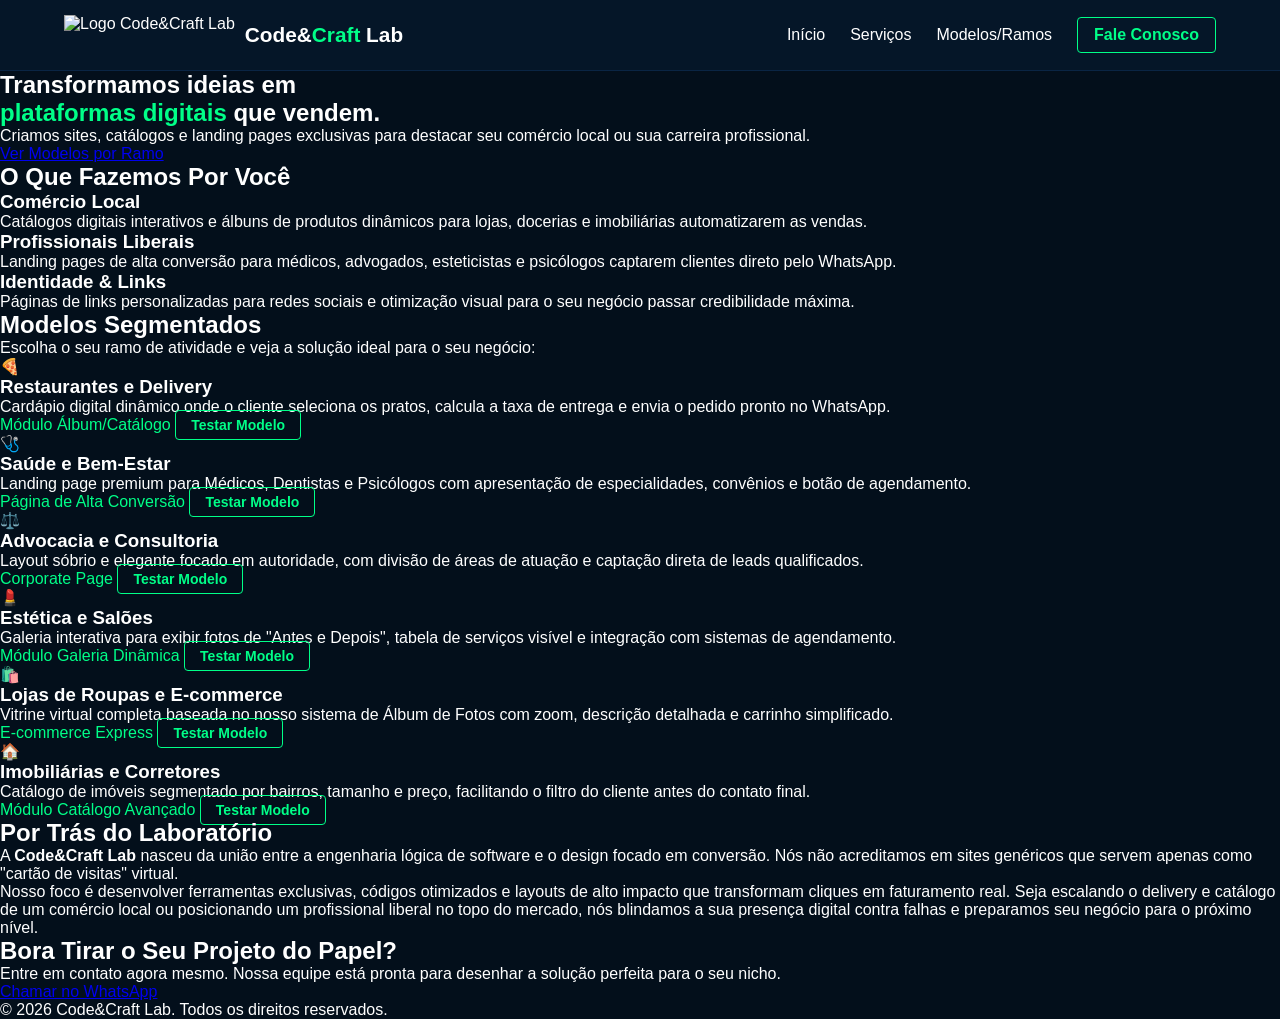
==== index.html @ 62b70b61 "Fix HTML encoding issues in index.html" ====
<!DOCTYPE html>
<html lang="pt-br">
<head>
    <meta charset="UTF-8">
    <meta name="viewport" content="width=device-width, initial-scale=1.0">
    <title>Code&Craft Lab | Desenvolvimento Web Premium</title>
    <link rel="stylesheet" href="portfoliostyle.css">
</head>
<body>

    <!-- CABEÇALHO & MENU -->
    <header>
       <div class="logo-container">
        <!-- Substitua 'sua-logo.png' pelo caminho onde você salvou a imagem acima -->
        <img src="image/logo.png" alt="Logo Code&Craft Lab" class="logo-img">
        <div class="logo-texto">Code&<span>Craft</span> Lab</div>
    </div>
        <nav class="menu-navegacao">
            <a href="#inicio">Início</a>
            <a href="#servicos">Serviços</a>
            <a href="#modelos">Modelos/Ramos</a>
            <a href="#contato" class="btn-contato-topo">Fale Conosco</a>
        </nav>
    </header>

    <!-- RELEVÂNCIA / HOME -->
    <section id="inicio" class="hero">
        <h1>Transformamos ideias em <br><span>plataformas digitais</span> que vendem.</h1>
        <p>Criamos sites, catálogos e landing pages exclusivas para destacar seu comércio local ou sua carreira profissional.</p>
        <a href="#modelos" class="btn-principal">Ver Modelos por Ramo</a>
    </section>

    <!-- NOSSOS SERVIÇOS -->
    <section id="servicos" class="servicos">
        <h2>O Que Fazemos Por Você</h2>
        <div class="grid-servicos">
            <div class="card">
                <h3>Comércio Local</h3>
                <p>Catálogos digitais interativos e álbuns de produtos dinâmicos para lojas, docerias e imobiliárias automatizarem as vendas.</p>
            </div>
            <div class="card">
                <h3>Profissionais Liberais</h3>
                <p>Landing pages de alta conversão para médicos, advogados, esteticistas e psicólogos captarem clientes direto pelo WhatsApp.</p>
            </div>
            <div class="card">
                <h3>Identidade & Links</h3>
                <p>Páginas de links personalizadas para redes sociais e otimização visual para o seu negócio passar credibilidade máxima.</p>
            </div>
        </div>
    </section>

        <!-- MODELOS POR RAMO DE ATIVIDADE -->
    <section id="modelos" class="segmentos">
        <h2>Modelos Segmentados</h2>
        <p class="subtitulo-secao">Escolha o seu ramo de atividade e veja a solução ideal para o seu negócio:</p>
        
        <div class="grid-segmentos">
            <!-- Ramo 1 -->
            <div class="card-ramo">
                <div class="ramo-icone">🍕</div>
                <h3>Restaurantes e Delivery</h3>
                <p>Cardápio digital dinâmico onde o cliente seleciona os pratos, calcula a taxa de entrega e envia o pedido pronto no WhatsApp.</p>
                <span class="tag-modelo" style="margin-bottom:15px;">Módulo Álbum/Catálogo</span>
               <a href="modelos.html#delivery" class="btn-contato-topo" style="font-size:14px; padding:6px 15px;">Testar Modelo</a>
            </div>

            <!-- Ramo 2 -->
            <div class="card-ramo">
                <div class="ramo-icone">🩺</div>
                <h3>Saúde e Bem-Estar</h3>
                <p>Landing page premium para Médicos, Dentistas e Psicólogos com apresentação de especialidades, convênios e botão de agendamento.</p>
                <span class="tag-modelo" style="margin-bottom:15px;">Página de Alta Conversão</span>
                <a href="modelos.html#saude" class="btn-contato-topo" style="font-size:14px; padding:6px 15px;">Testar Modelo</a>
            </div>

            <!-- Ramo 3 -->
            <div class="card-ramo">
                <div class="ramo-icone">⚖️</div>
                <h3>Advocacia e Consultoria</h3>
                <p>Layout sóbrio e elegante focado em autoridade, com divisão de áreas de atuação e captação direta de leads qualificados.</p>
                <span class="tag-modelo" style="margin-bottom:15px;">Corporate Page</span>
                <a href="modelos.html#advocacia" class="btn-contato-topo" style="font-size:14px; padding:6px 15px;">Testar Modelo</a>
            </div>

            <!-- Ramo 4 -->
            <div class="card-ramo">
                <div class="ramo-icone">💄</div>
                <h3>Estética e Salões</h3>
                <p>Galeria interativa para exibir fotos de "Antes e Depois", tabela de serviços visível e integração com sistemas de agendamento.</p>
                <span class="tag-modelo" style="margin-bottom:15px;">Módulo Galeria Dinâmica</span>
               <a href="modelos.html#estetica" class="btn-contato-topo" style="font-size:14px; padding:6px 15px;">Testar Modelo</a>
            </div>

            <!-- Ramo 5 -->
            <div class="card-ramo">
                <div class="ramo-icone">🛍️</div>
                <h3>Lojas de Roupas e E-commerce</h3>
                <p>Vitrine virtual completa baseada no nosso sistema de Álbum de Fotos com zoom, descrição detalhada e carrinho simplificado.</p>
                <span class="tag-modelo" style="margin-bottom:15px;">E-commerce Express</span>
               <a href="modelos.html#roupas" class="btn-contato-topo" style="font-size:14px; padding:6px 15px;">Testar Modelo</a>
            </div>

            <!-- Ramo 6 -->
            <div class="card-ramo">
                <div class="ramo-icone">🏠</div>
                <h3>Imobiliárias e Corretores</h3>
                <p>Catálogo de imóveis segmentado por bairros, tamanho e preço, facilitando o filtro do cliente antes do contato final.</p>
                <span class="tag-modelo" style="margin-bottom:15px;">Módulo Catálogo Avançado</span>
               <a href="modelos.html#imobiliaria" class="btn-contato-topo" style="font-size:14px; padding:6px 15px;">Testar Modelo</a>
            </div>
        </div>
    </section>


    <!-- QUEM SOMOS -->
    <section class="quem-somos">
        <h2>Por Trás do Laboratório</h2>
        <p>
            A <strong>Code&Craft Lab</strong> nasceu da união entre a engenharia lógica de software e o design focado em conversão. Nós não acreditamos em sites genéricos que servem apenas como "cartão de visitas" virtual. 
        </p>
        <p>
            Nosso foco é desenvolver ferramentas exclusivas, códigos otimizados e layouts de alto impacto que transformam cliques em faturamento real. Seja escalando o delivery e catálogo de um comércio local ou posicionando um profissional liberal no topo do mercado, nós blindamos a sua presença digital contra falhas e preparamos seu negócio para o próximo nível.
        </p>
    </section>

    <!-- CHAMADA PARA AÇÃO FINAL -->
    <section id="contato" class="cta-final">
        <h2>Bora Tirar o Seu Projeto do Papel?</h2>
        <p>Entre em contato agora mesmo. Nossa equipe está pronta para desenhar a solução perfeita para o seu nicho.</p>
        <a href="https://wa.me" target="_blank" class="btn-whatsapp">Chamar no WhatsApp</a>
    </section>

    <!-- RODAPÉ -->
    <footer>
        <p>&copy; 2026 Code&Craft Lab. Todos os direitos reservados.</p>
    </footer>

</body>
</html>
---- portfoliostyle.css ----
/* CONFIGURAÇÕES GERAIS */
html, body {
    max-width: 100vw;
    overflow-x: hidden;
}
* {
  margin: 0;
  padding: 0;
  box-sizing: border-box;
  font-family: 'Segoe UI', Arial, sans-serif;
  scroll-behavior: smooth;
}

body {
  background-color: #030f1b;
  color: #ffffff;
}

span {
  color: #00ff88;
}

/* CABEÇALHO & MENU */
header {
  display: flex;
  justify-content: space-between;
  align-items: center;
  padding: 15px 5%;
  width: 100%;  
  box-sizing: border-box;
  flex-wrap: wrap;
  gap: 15px;
  background-color: #051628;
  border-bottom: 1px solid #0a2544;
  position: sticky;
  top: 0;
  z-index: 2000;
}

header .logo {
  font-size: 24px;
  font-weight: bold;
}

/* Container que junta a imagem e o texto da logo */
.logo-container {
    display: flex;
    align-items: center; /* Alinha o texto e a imagem horizontalmente no meio */
    gap: 10px;           /* Distância entre a imagem do logo e o texto */
}

/* Controla o tamanho exato da imagem na barra */
.logo-img {
    height: 40px;        /* Define uma altura compacta elegante para a nav */
    width: auto;         /* Mantém a proporção correta para não distorcer */
    object-fit: contain;
}

/* Mantém a estilização do seu texto da logo atual */
.logo-texto {
    font-size: 1.3rem;
    font-weight: bold;
    white-space: nowrap;
}


.menu-navegacao {
  display: flex;
  align-items: center;
  gap: 25px;
}

.menu-navegacao a {
  color: inherit;
  text-decoration: none;
  font-size: 1rem;
  /* transition: 0.3s; */
  white-space: nowrap;
}

.menu-navegacao a:hover {
  color: #00ff88;
}

.btn-contato-topo {
  text-decoration: none;
  color: #00ff88 !important;
  border: 1px solid #00ff88;
  padding: 8px 16px;
  border-radius: 4px;
  font-weight: bold;
  transition: 0.3s;
}

.btn-contato-topo:hover {
  background-color: #00ff88 !important;
  color: #030f1b !important;
}

@media (max-width: 600px) {
    header {
        flex-direction: column; /* Empilha a Logo em cima e o Menu embaixo */
        text-align: center;
    }

    .menu-navegacao {
        justify-content: center; /* Centraliza os links no meio da tela */
        gap: 15px;
        width: 100%;
    }
    
    .menu-navegacao a {
        font-size: 0.9rem; /* Diminui um pouquinho a letra no celular para caber melhor */

/* HERO SECTION */
.hero {
  text-align: center;
  padding: 120px 5%;
  background: radial-gradient(circle at top, #062241 0%, #030f1b 70%);
}

.hero h1 {
  font-size: 42px;
  line-height: 1.2;
  margin-bottom: 20px;
}

.hero p {
  font-size: 18px;
  color: #a0aec0;
  max-width: 600px;
  margin: 0 auto 40px auto;
}

.btn-principal {
  text-decoration: none;
  background-color: #00ff88;
  color: #030f1b;
  padding: 15px 35px;
  border-radius: 5px;
  font-weight: bold;
  font-size: 18px;
  box-shadow: 0 4px 15px rgba(0, 255, 136, 0.3);
  transition: 0.3s;
}

.btn-principal:hover {
  transform: translateY(-3px);
  box-shadow: 0 6px 20px rgba(0, 255, 136, 0.5);
}

/* SERVIÇOS */
.servicos {
  padding: 80px 8%;
  background-color: #051628;
  text-align: center;
}

.servicos h2 {
  font-size: 32px;
  margin-bottom: 40px;
}

.grid-servicos {
  display: grid;
  grid-template-columns: repeat(auto-fit, minmax(280px, 1fr));
  gap: 25px;
}

.card {
  background-color: #0a2544;
  padding: 30px;
  border-radius: 8px;
  text-align: left;
  border: 1px solid #10355e;
  transition: 0.3s;
}

.card:hover {
  border-color: #00ff88;
  transform: translateY(-5px);
}

.card h3 {
  font-size: 22px;
  margin-bottom: 15px;
  color: #00ff88;
}

.card p {
  color: #cbd5e0;
  line-height: 1.6;
}

/* SEÇÃO RAMOS / SEGMENTOS */
.segmentos {
  padding: 80px 8%;
  text-align: center;
}

.segmentos h2 {
  font-size: 32px;
  margin-bottom: 10px;
}

.subtitulo-secao {
  color: #a0aec0;
  margin-bottom: 45px;
  font-size: 16px;
}

.grid-segmentos {
  display: grid;
  grid-template-columns: repeat(auto-fit, minmax(300px, 1fr));
  gap: 30px;
}

.card-ramo {
  background-color: #051628;
  border: 1px solid #0a2544;
  padding: 35px 25px;
  border-radius: 8px;
  text-align: center;
  transition: 0.3s;
  display: flex;
  flex-direction: column;
  align-items: center;
}

.card-ramo:hover {
  border-color: #00ff88;
  box-shadow: 0 4px 20px rgba(0, 255, 136, 0.1);
}

.ramo-icone {
  font-size: 40px;
  margin-bottom: 15px;
}

.card-ramo h3 {
  font-size: 20px;
  color: #ffffff;
  margin-bottom: 12px;
}

.card-ramo p {
  color: #a0aec0;
  font-size: 14px;
  line-height: 1.6;
  margin-bottom: 20px;
  flex-grow: 1;
}

.tag-modelo {
  background-color: rgba(0, 255, 136, 0.1);
  color: #00ff88;
  padding: 4px 12px;
  border-radius: 15px;
  font-size: 12px;
  font-weight: bold;
}

/* QUEM SOMOS */
.quem-somos {
  padding: 80px 8%; 
  background-color: #051628; 
  text-align: center;
}

.quem-somos h2 {
  font-size: 32px; 
  margin-bottom: 20px;
}

.quem-somos p {
  color: #cbd5e0; 
  max-width: 800px; 
  margin: 0 auto 20px auto; 
  line-height: 1.8; 
  font-size: 16px;
}

/* CTA FINAL */
.cta-final {
  background: linear-gradient(135deg, #051628 0%, #0a2544 100%);
  padding: 80px 5%;
  text-align: center;
  border-top: 1px solid #10355e;
}

.cta-final h2 {
  font-size: 36px;
  margin-bottom: 15px;
}

.cta-final p {
  color: #cbd5e0;
  margin-bottom: 35px;
}

.btn-whatsapp {
  text-decoration: none;
  background-color: #25d366;
  color: white;
  padding: 15px 40px;
  border-radius: 5px;
  font-weight: bold;
  font-size: 18px;
  box-shadow: 0 4px 15px rgba(37, 211, 102, 0.3);
  transition: 0.3s;
  display: inline-block;
}

.btn-whatsapp:hover {
  transform: scale(1.05);
  box-shadow: 0 6px 20px rgba(37, 211, 102, 0.5);
}

/* RODAPÉ */
footer {
  text-align: center;
  padding: 30px;
  background-color: #030f1b;
  color: #718096;
  font-size: 14px;
  border-top: 1px solid #0a2544;
}
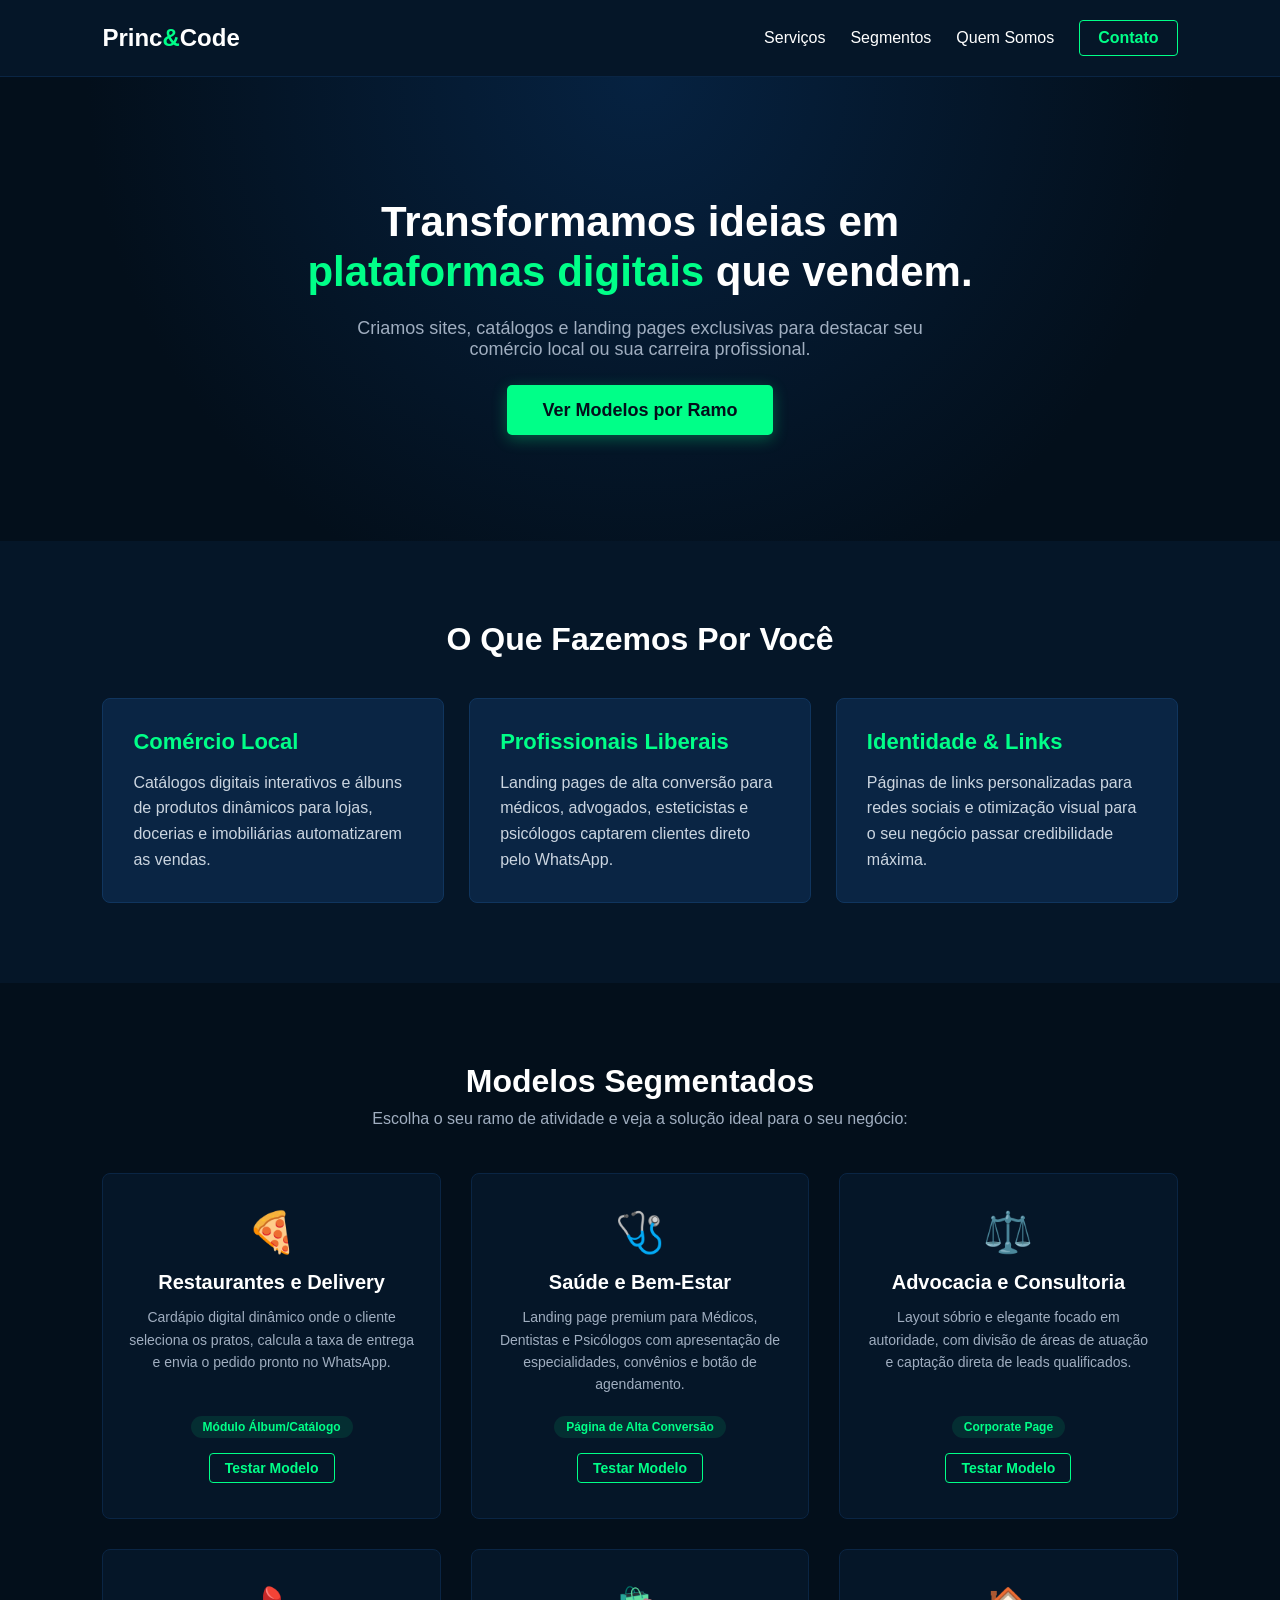
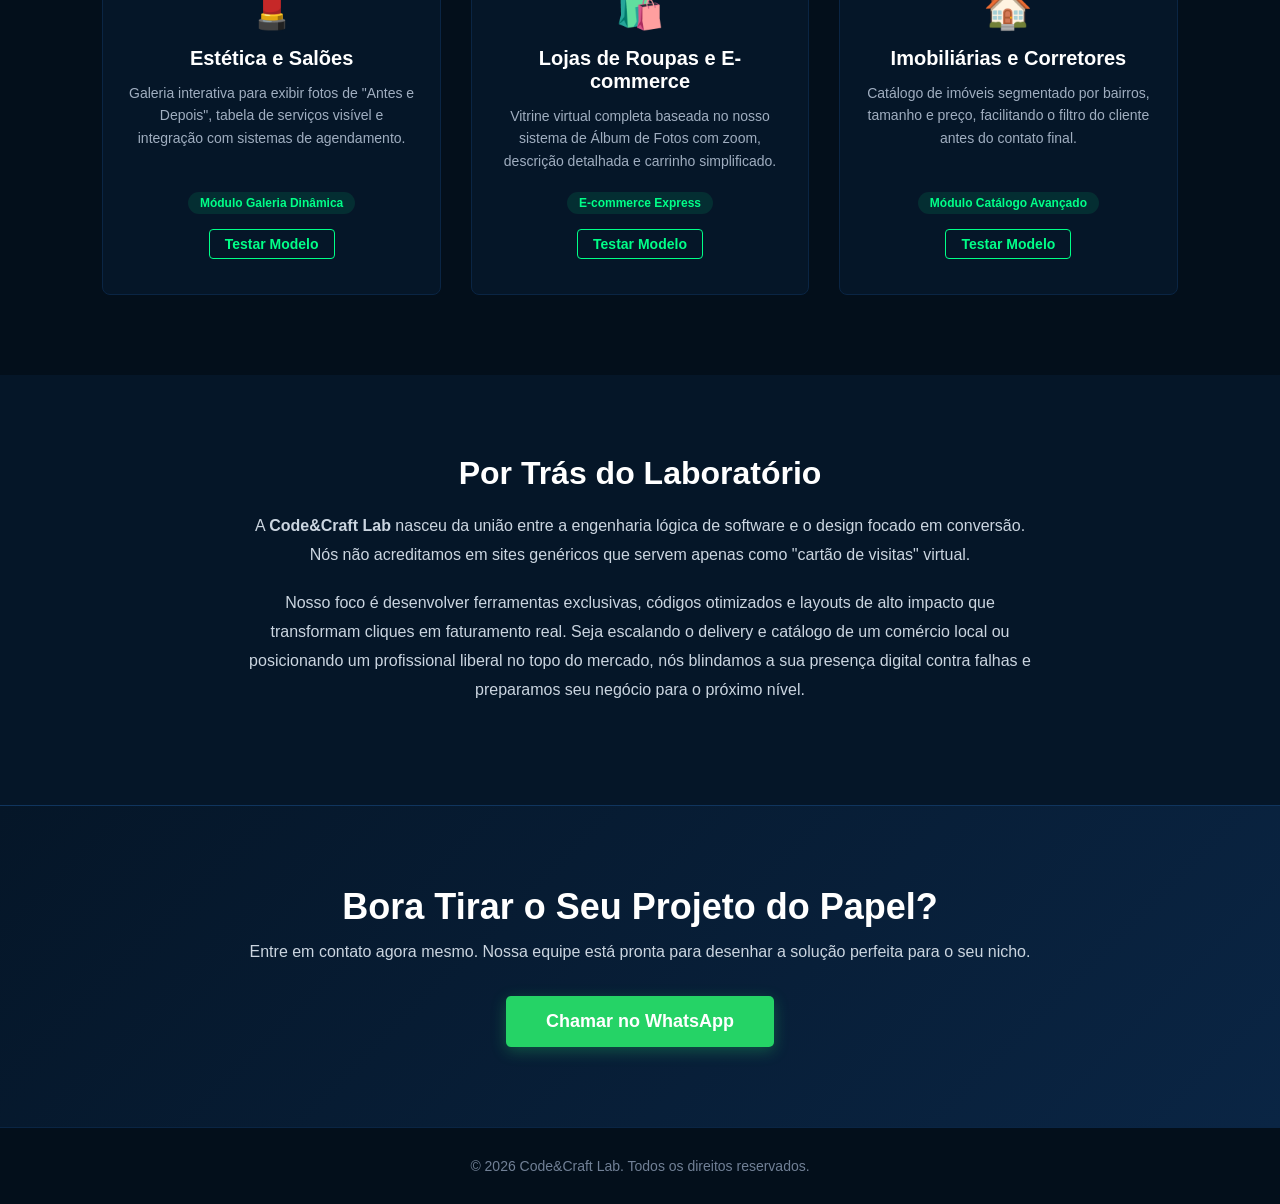
==== commit 227cfe1c: "Refactor index.html structure and content" ====
--- a/index.html
+++ b/index.html
@@ -9,19 +9,19 @@
 <body>
 
     <!-- CABEÇALHO & MENU -->
-    <header>
-       <div class="logo-container">
-        <!-- Substitua 'sua-logo.png' pelo caminho onde você salvou a imagem acima -->
-        <img src="image/logo.png" alt="Logo Code&Craft Lab" class="logo-img">
-        <div class="logo-texto">Code&<span>Craft</span> Lab</div>
-    </div>
-        <nav class="menu-navegacao">
-            <a href="#inicio">Início</a>
-            <a href="#servicos">Serviços</a>
-            <a href="#modelos">Modelos/Ramos</a>
-            <a href="#contato" class="btn-contato-topo">Fale Conosco</a>
-        </nav>
-    </header>
+   <header>
+  <div class="logo">
+    Princ<span>&</span>Code
+  </div>
+  
+  <nav class="menu-navegacao">
+    <a href="#servicos">Serviços</a>
+    <a href="#segmentos">Segmentos</a>
+    <a href="#quem-somos">Quem Somos</a>
+    <a href="https://wa.me" class="btn-contato-topo" target="_blank">Contato</a>
+  </nav>
+</header>
+
 
     <!-- RELEVÂNCIA / HOME -->
     <section id="inicio" class="hero">
--- a/portfoliostyle.css
+++ b/portfoliostyle.css
@@ -1,8 +1,4 @@
 /* CONFIGURAÇÕES GERAIS */
-html, body {
-    max-width: 100vw;
-    overflow-x: hidden;
-}
 * {
   margin: 0;
   padding: 0;
@@ -25,11 +21,7 @@
   display: flex;
   justify-content: space-between;
   align-items: center;
-  padding: 15px 5%;
-  width: 100%;  
-  box-sizing: border-box;
-  flex-wrap: wrap;
-  gap: 15px;
+  padding: 20px 8%;
   background-color: #051628;
   border-bottom: 1px solid #0a2544;
   position: sticky;
@@ -42,28 +34,6 @@
   font-weight: bold;
 }
 
-/* Container que junta a imagem e o texto da logo */
-.logo-container {
-    display: flex;
-    align-items: center; /* Alinha o texto e a imagem horizontalmente no meio */
-    gap: 10px;           /* Distância entre a imagem do logo e o texto */
-}
-
-/* Controla o tamanho exato da imagem na barra */
-.logo-img {
-    height: 40px;        /* Define uma altura compacta elegante para a nav */
-    width: auto;         /* Mantém a proporção correta para não distorcer */
-    object-fit: contain;
-}
-
-/* Mantém a estilização do seu texto da logo atual */
-.logo-texto {
-    font-size: 1.3rem;
-    font-weight: bold;
-    white-space: nowrap;
-}
-
-
 .menu-navegacao {
   display: flex;
   align-items: center;
@@ -71,11 +41,10 @@
 }
 
 .menu-navegacao a {
-  color: inherit;
-  text-decoration: none;
-  font-size: 1rem;
-  /* transition: 0.3s; */
-  white-space: nowrap;
+  color: #ffffff;
+  text-decoration: none;
+  font-size: 16px;
+  transition: 0.3s;
 }
 
 .menu-navegacao a:hover {
@@ -86,7 +55,7 @@
   text-decoration: none;
   color: #00ff88 !important;
   border: 1px solid #00ff88;
-  padding: 8px 16px;
+  padding: 8px 18px;
   border-radius: 4px;
   font-weight: bold;
   transition: 0.3s;
@@ -96,21 +65,6 @@
   background-color: #00ff88 !important;
   color: #030f1b !important;
 }
-
-@media (max-width: 600px) {
-    header {
-        flex-direction: column; /* Empilha a Logo em cima e o Menu embaixo */
-        text-align: center;
-    }
-
-    .menu-navegacao {
-        justify-content: center; /* Centraliza os links no meio da tela */
-        gap: 15px;
-        width: 100%;
-    }
-    
-    .menu-navegacao a {
-        font-size: 0.9rem; /* Diminui um pouquinho a letra no celular para caber melhor */
 
 /* HERO SECTION */
 .hero {
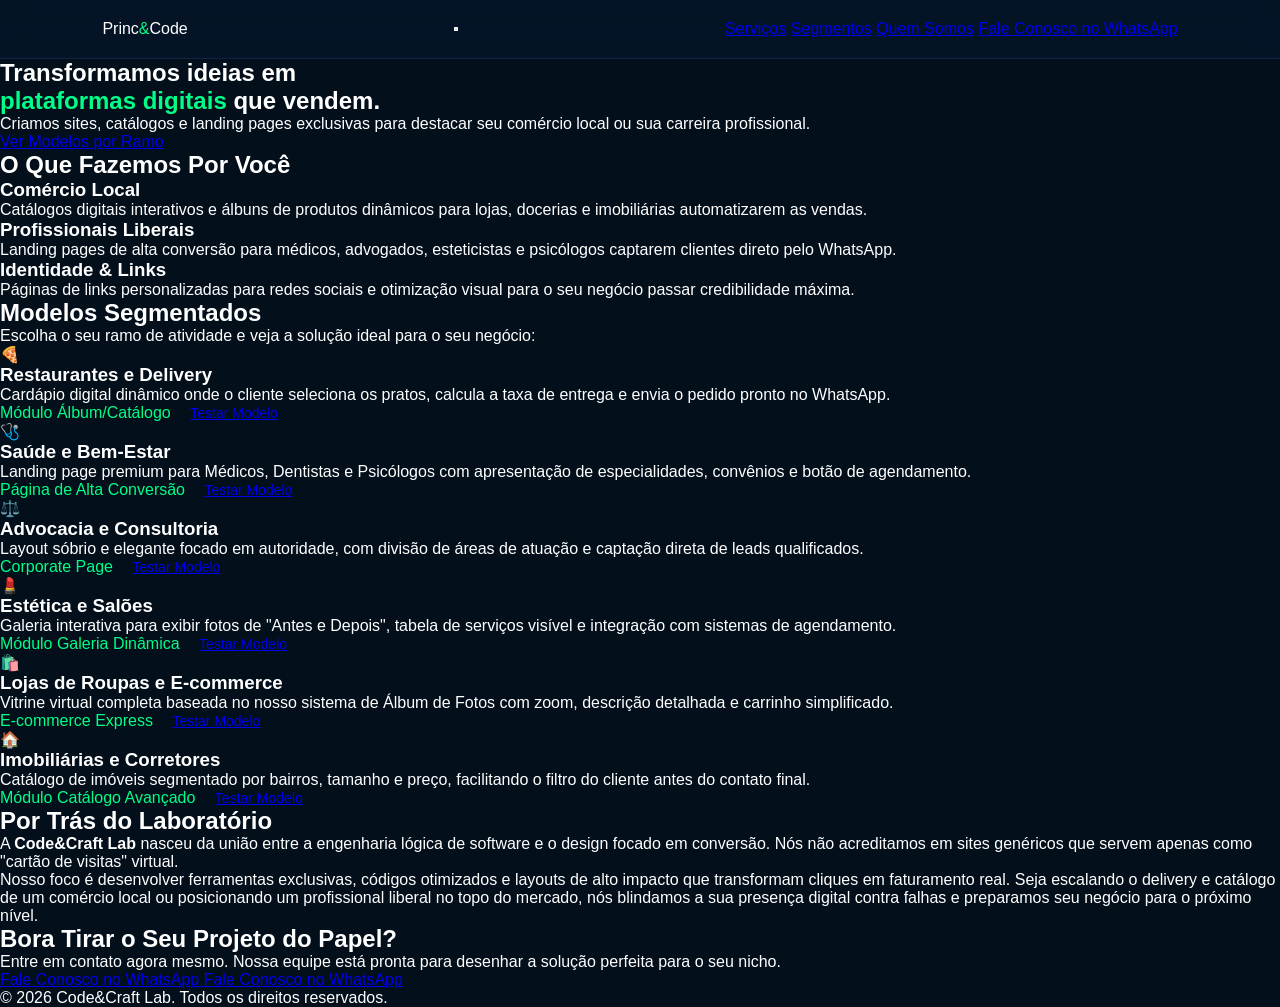
==== commit 1e7b8d94: "Update index.html" ====
--- a/index.html
+++ b/index.html
@@ -5,6 +5,7 @@
     <meta name="viewport" content="width=device-width, initial-scale=1.0">
     <title>Code&Craft Lab | Desenvolvimento Web Premium</title>
     <link rel="stylesheet" href="portfoliostyle.css">
+    <script src="hamburg.js" defer></script>
 </head>
 <body>
 
@@ -14,13 +15,26 @@
     Princ<span>&</span>Code
   </div>
   
+  <!-- Botão Hambúrguer (Visível apenas no celular) -->
+  <button class="menu-hamburguer" aria-label="Abrir menu">
+    <span class="bar"></span>
+    <span class="bar"></span>
+    <span class="bar"></span>
+  </button>
+  
   <nav class="menu-navegacao">
     <a href="#servicos">Serviços</a>
     <a href="#segmentos">Segmentos</a>
     <a href="#quem-somos">Quem Somos</a>
-    <a href="https://wa.me" class="btn-contato-topo" target="_blank">Contato</a>
+    <a href="https://wa.me." 
+   class="btn-whatsapp" 
+   target="_blank" 
+   rel="noopener noreferrer">
+   Fale Conosco no WhatsApp
+</a>
   </nav>
 </header>
+
 
 
     <!-- RELEVÂNCIA / HOME -->
@@ -127,7 +141,16 @@
     <section id="contato" class="cta-final">
         <h2>Bora Tirar o Seu Projeto do Papel?</h2>
         <p>Entre em contato agora mesmo. Nossa equipe está pronta para desenhar a solução perfeita para o seu nicho.</p>
-        <a href="https://wa.me" target="_blank" class="btn-whatsapp">Chamar no WhatsApp</a>
+        <a href="https://wa.me." 
+   class="btn-whatsapp" 
+   target="_blank" 
+   rel="noopener noreferrer">
+   Fale Conosco no WhatsApp
+<a href="https://wa.me." 
+ class="btn-whatsapp" target="_blank" 
+ rel="noopener noreferrer">
+   Fale Conosco no WhatsApp
+</a>
     </section>
 
     <!-- RODAPÉ -->
--- a/portfoliostyle.css
+++ b/portfoliostyle.css
@@ -1,4 +1,9 @@
 /* CONFIGURAÇÕES GERAIS */
+html, body {
+  max-width: 100%;
+  overflow-x: hidden; /* Corta qualquer elemento que queira estourar para o lado */
+}
+
 * {
   margin: 0;
   padding: 0;
@@ -17,17 +22,43 @@
 }
 
 /* CABEÇALHO & MENU */
+/* Atualização para o Header Geral - Efeito Vidro Fosco no Topo */
 header {
   display: flex;
   justify-content: space-between;
   align-items: center;
   padding: 20px 8%;
-  background-color: #051628;
+  background-color: rgba(5, 22, 40, 0.85); /* Fundo com opacidade */
+  backdrop-filter: blur(12px); /* Efeito blur no fundo do desktop */
+  -webkit-backdrop-filter: blur(12px);
   border-bottom: 1px solid #0a2544;
   position: sticky;
   top: 0;
   z-index: 2000;
-}
+  width: 100%;
+}
+
+/* RESPONSIVIDADE (Telas até 768px) */
+@media (max-width: 768px) {
+  /* ... mantenha a regra do .menu-hamburguer ativa como estava ... */
+
+  .menu-navegacao {
+    position: fixed;
+    top: 70px;
+    right: -100%;
+    flex-direction: column;
+    /* Efeito de Vidro Fosco (Blur) no menu aberto do celular */
+    background-color: rgba(5, 22, 40, 0.92); 
+    backdrop-filter: blur(20px);
+    -webkit-backdrop-filter: blur(20px);
+    width: 100%;
+    height: calc(100vh - 70px);
+    gap: 35px;
+    padding-top: 40px;
+    transition: 0.4s cubic-bezier(0.16, 1, 0.3, 1); /* Transição mais suave */
+    border-top: 1px solid #0a2544;
+  }
+
 
 header .logo {
   font-size: 24px;
@@ -66,6 +97,66 @@
   color: #030f1b !important;
 }
 
+/* Estilos do Botão Hambúrguer (Escondido no Desktop) */
+.menu-hamburguer {
+  display: none;
+  border: none;
+  background: none;
+  cursor: pointer;
+  flex-direction: column;
+  gap: 6px;
+  padding: 5px;
+}
+
+.menu-hamburguer .bar {
+  display: block;
+  width: 25px;
+  height: 3px;
+  background-color: #ffffff;
+  transition: 0.3s ease-in-out;
+  border-radius: 2px;
+}
+
+/* RESPONSIVIDADE (Telas até 768px) */
+@media (max-width: 768px) {
+  .menu-hamburguer {
+    display: flex; /* Mostra o botão no celular */
+  }
+
+  .menu-navegacao {
+    position: fixed;
+    top: 70px; /* Fica logo abaixo do header */
+    right: -100%; /* Começa escondido para fora da tela */
+    flex-direction: column;
+    background-color: #051628;
+    width: 100%;
+    height: calc(100vh - 70px);
+    gap: 35px;
+    padding-top: 40px;
+    transition: 0.3s ease-in-out;
+    border-top: 1px solid #0a2544;
+  }
+
+  /* Classe que o JS vai injetar para abrir o menu */
+  .menu-navegacao.active {
+    right: 0;
+  }
+
+  /* Animação do Hambúrguer virando um "X" */
+  .menu-hamburguer.active .bar:nth-child(1) {
+    transform: translateY(9px) rotate(45deg);
+    background-color: #00ff88;
+  }
+  .menu-hamburguer.active .bar:nth-child(2) {
+    opacity: 0;
+  }
+  .menu-hamburguer.active .bar:nth-child(3) {
+    transform: translateY(-9px) rotate(-45deg);
+    background-color: #00ff88;
+  }
+}
+
+
 /* HERO SECTION */
 .hero {
   text-align: center;
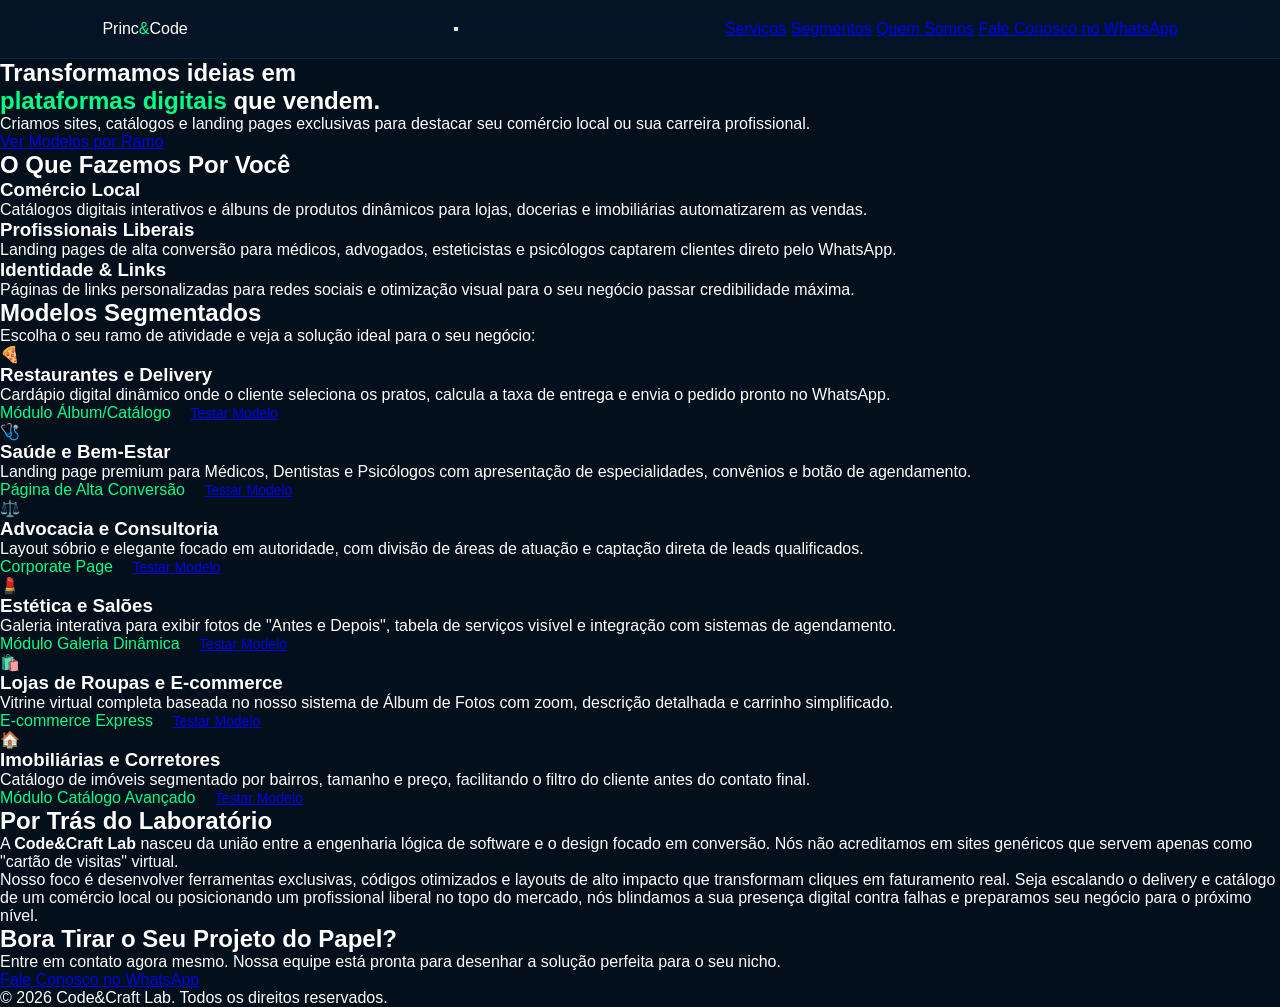
==== commit 143d4360: "Fix HTML encoding issues in index.html" ====
--- a/index.html
+++ b/index.html
@@ -141,11 +141,7 @@
     <section id="contato" class="cta-final">
         <h2>Bora Tirar o Seu Projeto do Papel?</h2>
         <p>Entre em contato agora mesmo. Nossa equipe está pronta para desenhar a solução perfeita para o seu nicho.</p>
-        <a href="https://wa.me." 
-   class="btn-whatsapp" 
-   target="_blank" 
-   rel="noopener noreferrer">
-   Fale Conosco no WhatsApp
+      
 <a href="https://wa.me." 
  class="btn-whatsapp" target="_blank" 
  rel="noopener noreferrer">
